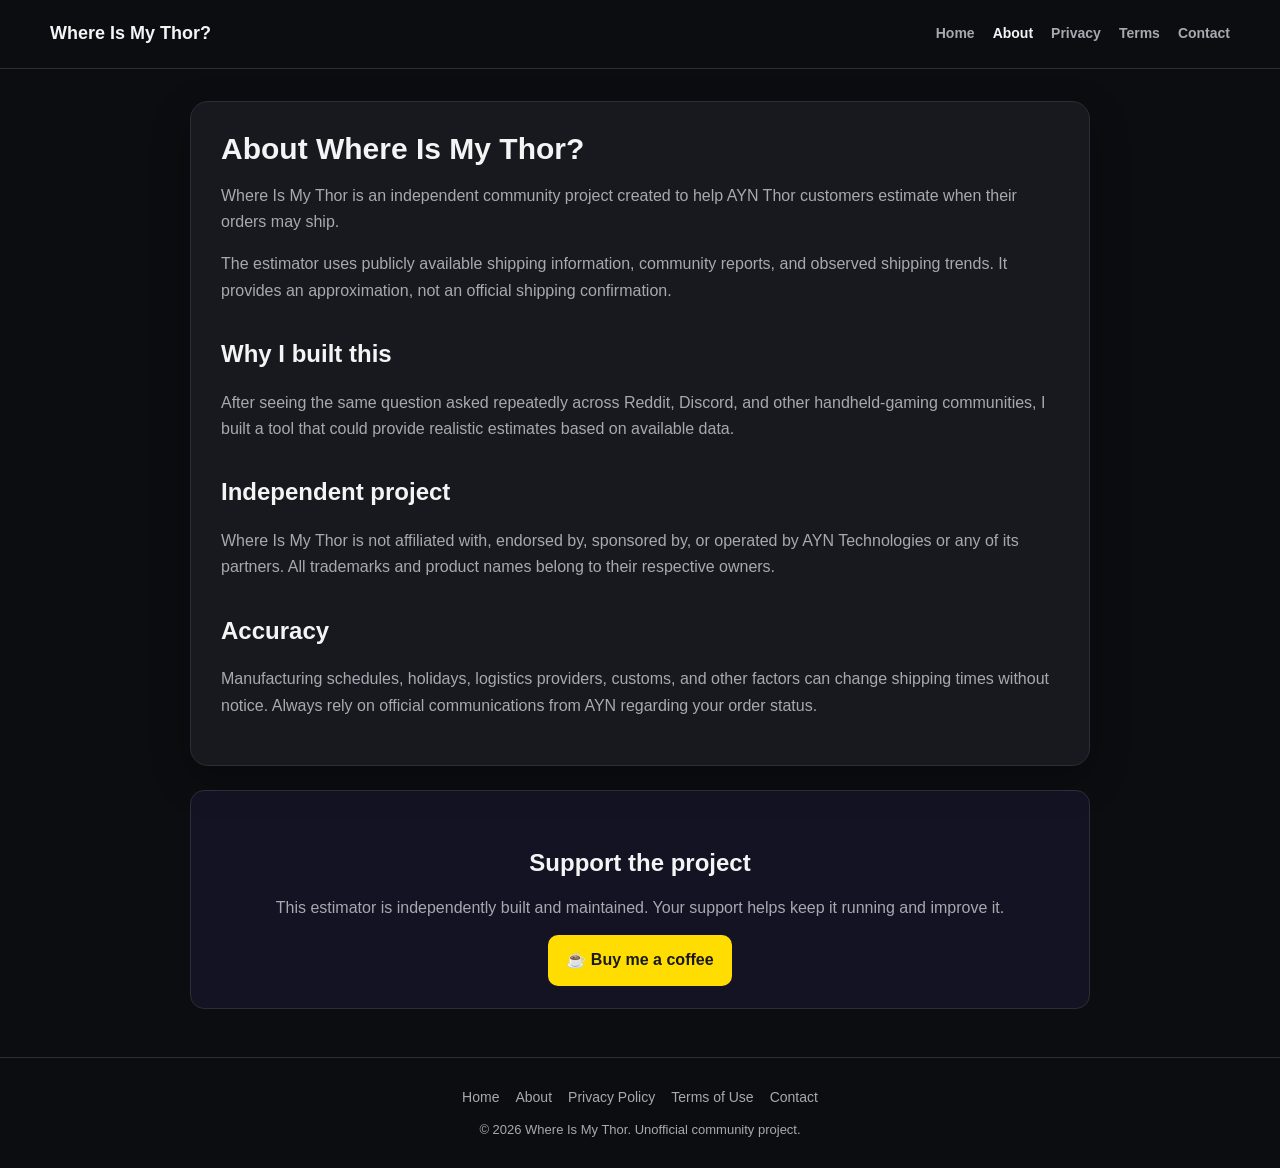
==== about.html @ 205b6f26 "Add files via upload" ====
<!DOCTYPE html>
<html lang="en">
<head>
  <meta charset="UTF-8">
  <meta name="viewport" content="width=device-width, initial-scale=1">
  <title>About | Where Is My Thor?</title>
  <link rel="stylesheet" href="style.css">
</head>
<body>
  <header class="site-header">
  <nav class="nav" aria-label="Main navigation">
    <a class="brand" href="index.html">Where Is My Thor?</a>
    <div class="nav-links">
      <a href="index.html">Home</a>
      <a href="about.html" aria-current="page">About</a>
      <a href="privacy.html">Privacy</a>
      <a href="terms.html">Terms</a>
      <a href="contact.html">Contact</a>
    </div>
  </nav>
</header>
  <main class="page-shell">
    <div class="container">
      <article class="card">

        <h1>About Where Is My Thor?</h1>
        <p>Where Is My Thor is an independent community project created to help AYN Thor customers estimate when their orders may ship.</p>
        <p>The estimator uses publicly available shipping information, community reports, and observed shipping trends. It provides an approximation, not an official shipping confirmation.</p>
        <h2>Why I built this</h2>
        <p>After seeing the same question asked repeatedly across Reddit, Discord, and other handheld-gaming communities, I built a tool that could provide realistic estimates based on available data.</p>
        <h2>Independent project</h2>
        <p>Where Is My Thor is not affiliated with, endorsed by, sponsored by, or operated by AYN Technologies or any of its partners. All trademarks and product names belong to their respective owners.</p>
        <h2>Accuracy</h2>
        <p>Manufacturing schedules, holidays, logistics providers, customs, and other factors can change shipping times without notice. Always rely on official communications from AYN regarding your order status.</p>

      </article>
      <section class="support-box">
  <h2>Support the project</h2>
  <p>This estimator is independently built and maintained. Your support helps keep it running and improve it.</p>
  <a class="button coffee-button"
     href="https://www.buymeacoffee.com/whereismythor"
     target="_blank"
     rel="noopener noreferrer">☕ Buy me a coffee</a>
</section>
    </div>
  </main>
  <footer class="site-footer">
  <div class="footer-links">
    <a href="index.html">Home</a>
    <a href="about.html">About</a>
    <a href="privacy.html">Privacy Policy</a>
    <a href="terms.html">Terms of Use</a>
    <a href="contact.html">Contact</a>
  </div>
  <p>© 2026 Where Is My Thor. Unofficial community project.</p>
</footer>
</body>
</html>
---- style.css ----
:root {
  --background: #0c0d10;
  --card: #17191f;
  --border: #2b2e36;
  --text: #f4f4f5;
  --muted: #a7a9b0;
  --input: #22252d;
  --accent: #7557ff;
  --accent-hover: #6547ee;
  --error: #ffb4b4;
  --success: #b9f6ca;
}
* { box-sizing: border-box; }
html { scroll-behavior: smooth; }
body {
  margin: 0;
  background: var(--background);
  color: var(--text);
  font-family: Arial, Helvetica, sans-serif;
  line-height: 1.65;
}
a { color: #9f8cff; text-decoration: none; }
a:hover { color: #c3b8ff; }

.site-header {
  border-bottom: 1px solid var(--border);
  background: rgba(12, 13, 16, .96);
}
.nav {
  width: min(1180px, calc(100% - 32px));
  min-height: 68px;
  margin: auto;
  display: flex;
  align-items: center;
  justify-content: space-between;
  gap: 24px;
}
.brand { color: var(--text); font-size: 18px; font-weight: 800; }
.nav-links { display: flex; flex-wrap: wrap; gap: 18px; }
.nav-links a { color: var(--muted); font-size: 14px; font-weight: 700; }
.nav-links a:hover, .nav-links a[aria-current="page"] { color: var(--text); }

.page-shell {
  width: min(1180px, calc(100% - 32px));
  margin: auto;
  padding: 32px 0 48px;
}
.content-grid {
  display: grid;
  grid-template-columns: minmax(140px, 220px) minmax(0, 620px) minmax(140px, 220px);
  justify-content: center;
  gap: 24px;
  align-items: start;
}
.ad-rail { position: sticky; top: 24px; }
.ad-placeholder {
  min-height: 600px;
  padding: 18px;
  border: 1px dashed #3b3f49;
  border-radius: 14px;
  display: grid;
  place-items: center;
  color: #777b86;
  background: rgba(255, 255, 255, .02);
  text-align: center;
  font-size: 13px;
}

.container { width: 100%; max-width: 900px; margin: auto; }
.card {
  padding: 30px;
  border: 1px solid var(--border);
  border-radius: 18px;
  background: var(--card);
  box-shadow: 0 14px 38px rgba(0,0,0,.28);
}
h1 { margin: 0 0 10px; font-size: 30px; line-height: 1.15; }
h2 { margin-top: 30px; margin-bottom: 12px; }
p, li { color: var(--muted); }
.subtitle { margin: 0 0 28px; color: var(--muted); }

label { display: block; margin: 18px 0 8px; font-weight: 700; }
select, input {
  width: 100%;
  min-height: 48px;
  padding: 12px 14px;
  border: 1px solid var(--border);
  border-radius: 10px;
  outline: none;
  background: var(--input);
  color: var(--text);
  font-size: 16px;
}
select:focus, input:focus { border-color: var(--accent); }

button, .button {
  display: inline-flex;
  align-items: center;
  justify-content: center;
  min-height: 50px;
  padding: 12px 18px;
  border: 0;
  border-radius: 10px;
  background: var(--accent);
  color: white;
  font-size: 16px;
  font-weight: 700;
  cursor: pointer;
}
form button { width: 100%; margin-top: 24px; }
button:hover, .button:hover { background: var(--accent-hover); color: white; }
button:disabled { cursor: wait; opacity: .65; }

#status { min-height: 24px; margin-top: 18px; text-align: center; color: var(--muted); }
#status.error { color: var(--error); }
.result {
  display: none;
  margin-top: 24px;
  padding: 20px;
  border: 1px solid var(--border);
  border-radius: 14px;
  background: rgba(255,255,255,.035);
}
.result.visible { display: block; }
.result h2 { margin: 0 0 18px; font-size: 21px; }
.result-row {
  display: flex;
  justify-content: space-between;
  gap: 20px;
  padding: 12px 0;
  border-bottom: 1px solid var(--border);
}
.result-row:last-of-type { border-bottom: 0; }
.result-label { color: var(--muted); }
.result-value { text-align: right; font-weight: 700; }
.notice {
  margin: 18px 0 0;
  padding: 12px;
  border-radius: 9px;
  background: rgba(117,87,255,.12);
  color: var(--success);
}
.disclaimer { margin: 24px 0 0; color: var(--muted); font-size: 12px; }

#disclaimerOverlay {
  position: fixed;
  inset: 0;
  z-index: 999999;
  display: flex;
  align-items: center;
  justify-content: center;
  padding: 20px;
  background: rgba(5,6,9,.94);
}
#disclaimerBox {
  width: 100%;
  max-width: 720px;
  max-height: 88vh;
  overflow-y: auto;
  padding: 32px;
  border: 1px solid #343741;
  border-radius: 18px;
  background: #17191f;
  box-shadow: 0 20px 60px rgba(0,0,0,.55);
}
.disclaimerButtons { display: flex; gap: 12px; margin-top: 26px; }
#disclaimerBox .acceptButton, #disclaimerBox .leaveButton { width: auto; flex: 1; margin: 0; }
#disclaimerBox .leaveButton { border: 1px solid #565a66; background: transparent; }

.support-box {
  margin-top: 24px;
  padding: 22px;
  border: 1px solid var(--border);
  border-radius: 14px;
  text-align: center;
  background: rgba(117,87,255,.08);
}
.support-box p { margin: 0 0 14px; }
.coffee-button { background: #ffdd00; color: #17191f; }
.coffee-button:hover { background: #f0cf00; color: #17191f; }

.site-footer {
  border-top: 1px solid var(--border);
  padding: 28px 16px;
  text-align: center;
}
.footer-links {
  display: flex;
  flex-wrap: wrap;
  justify-content: center;
  gap: 16px;
  margin-bottom: 10px;
}
.footer-links a { color: var(--muted); font-size: 14px; }
.site-footer p { margin: 0; font-size: 13px; }

.email-card {
  display: inline-block;
  margin: 12px 0 24px;
  padding: 14px 18px;
  border: 1px solid var(--border);
  border-radius: 10px;
  background: var(--input);
  color: var(--text);
  font-weight: 700;
}

@media (max-width: 980px) {
  .content-grid { grid-template-columns: minmax(0, 620px); }
  .ad-rail { display: none; }
}
@media (max-width: 650px) {
  .nav { padding: 14px 0; align-items: flex-start; flex-direction: column; gap: 10px; }
  .nav-links { gap: 12px; }
  .page-shell { width: min(100% - 24px, 1180px); padding-top: 20px; }
  .card { padding: 22px 18px; }
  h1 { font-size: 26px; }
  .result-row { display: block; }
  .result-value { margin-top: 5px; text-align: left; }
  .disclaimerButtons { flex-direction: column; }
}
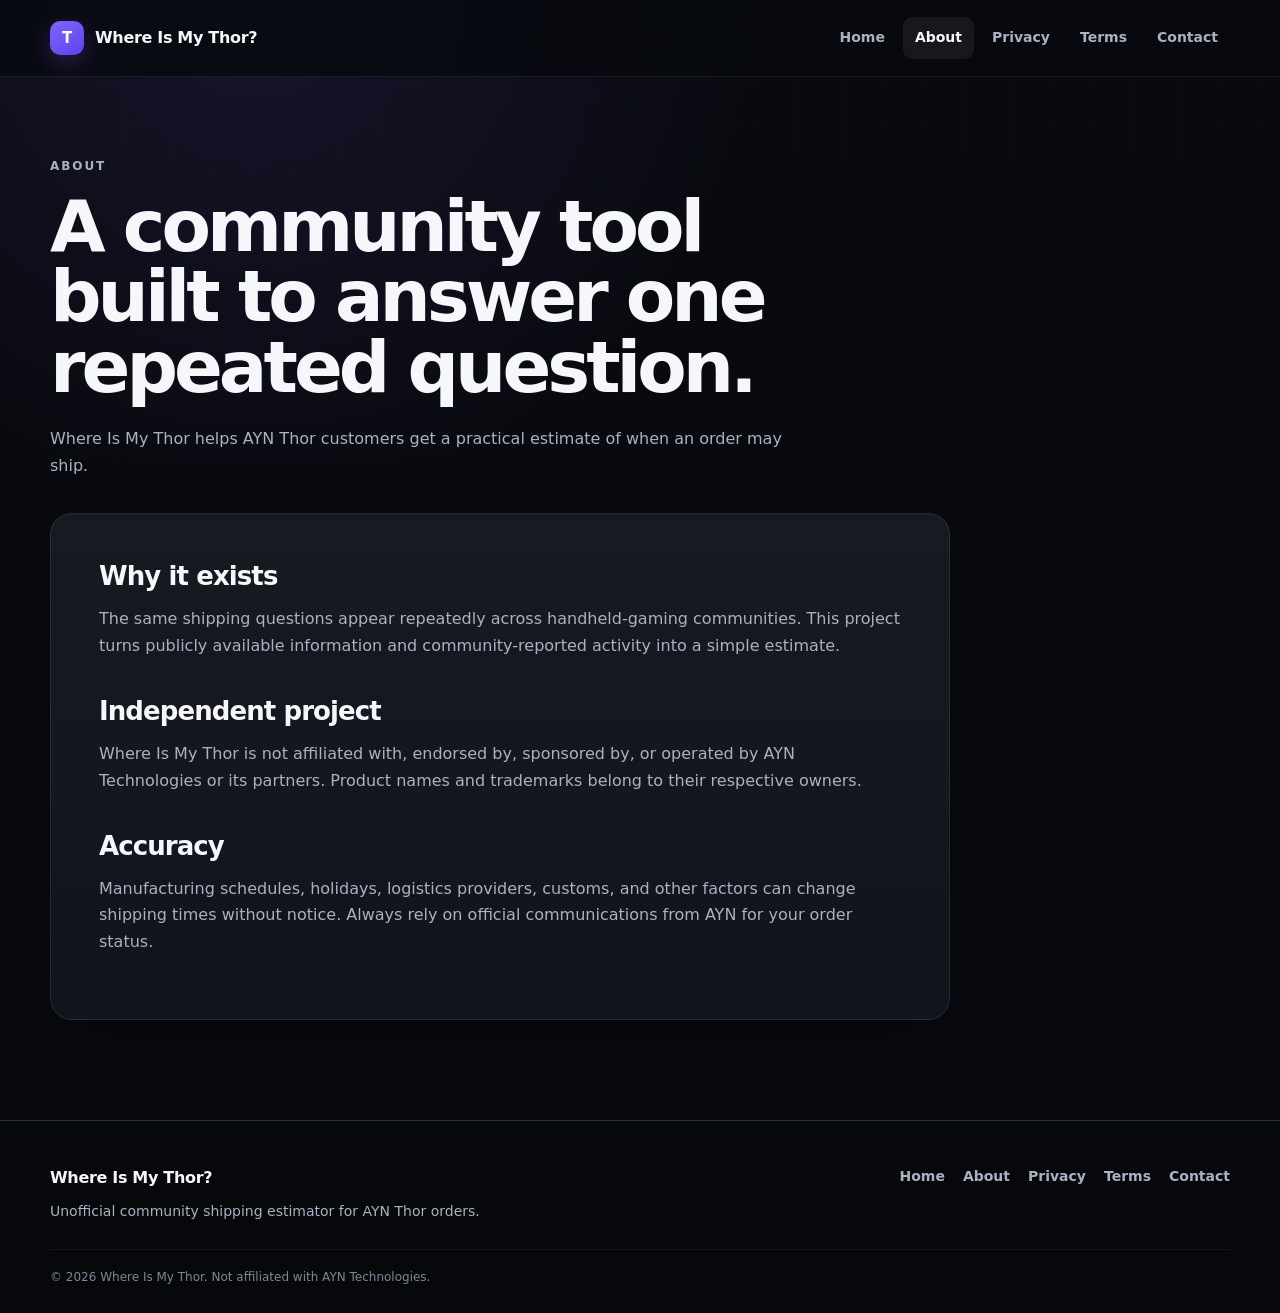
==== commit 5cc1203c: "Add files via upload" ====
--- a/about.html
+++ b/about.html
@@ -1,58 +1,71 @@
-<!DOCTYPE html>
+<!doctype html>
 <html lang="en">
 <head>
-  <meta charset="UTF-8">
+  <meta charset="utf-8">
   <meta name="viewport" content="width=device-width, initial-scale=1">
+  <meta name="description" content="About the unofficial Where Is My Thor shipping estimator.">
   <title>About | Where Is My Thor?</title>
   <link rel="stylesheet" href="style.css">
+  <script async src="https://pagead2.googlesyndication.com/pagead/js/adsbygoogle.js?client=ca-pub-7701563724435136"
+     crossorigin="anonymous"></script>
 </head>
 <body>
-  <header class="site-header">
-  <nav class="nav" aria-label="Main navigation">
-    <a class="brand" href="index.html">Where Is My Thor?</a>
-    <div class="nav-links">
+  
+<header class="site-header">
+  <div class="nav-wrap">
+    <a class="brand" href="index.html" aria-label="Where Is My Thor home">
+      <span class="brand-mark" aria-hidden="true">T</span>
+      <span>Where Is My Thor?</span>
+    </a>
+    <button class="menu-button" type="button" aria-expanded="false" aria-controls="main-nav">
+      Menu
+    </button>
+    <nav id="main-nav" class="nav-links" aria-label="Main navigation">
       <a href="index.html">Home</a>
-      <a href="about.html" aria-current="page">About</a>
+<a href="about.html" aria-current="page">About</a>
+<a href="privacy.html">Privacy</a>
+<a href="terms.html">Terms</a>
+<a href="contact.html">Contact</a>
+    </nav>
+  </div>
+</header>
+
+  
+<main class="page-main">
+  <section class="page-intro">
+    <p class="eyebrow">About</p>
+    <h1>A community tool built to answer one repeated question.</h1>
+    <p>Where Is My Thor helps AYN Thor customers get a practical estimate of when an order may ship.</p>
+  </section>
+  <article class="prose-card">
+    <h2>Why it exists</h2>
+    <p>The same shipping questions appear repeatedly across handheld-gaming communities. This project turns publicly available information and community-reported activity into a simple estimate.</p>
+    <h2>Independent project</h2>
+    <p>Where Is My Thor is not affiliated with, endorsed by, sponsored by, or operated by AYN Technologies or its partners. Product names and trademarks belong to their respective owners.</p>
+    <h2>Accuracy</h2>
+    <p>Manufacturing schedules, holidays, logistics providers, customs, and other factors can change shipping times without notice. Always rely on official communications from AYN for your order status.</p>
+  </article>
+</main>
+
+  
+<footer class="site-footer">
+  <div class="footer-inner">
+    <div>
+      <a class="footer-brand" href="index.html">Where Is My Thor?</a>
+      <p>Unofficial community shipping estimator for AYN Thor orders.</p>
+    </div>
+    <nav class="footer-links" aria-label="Footer navigation">
+      <a href="index.html">Home</a>
+      <a href="about.html">About</a>
       <a href="privacy.html">Privacy</a>
       <a href="terms.html">Terms</a>
       <a href="contact.html">Contact</a>
-    </div>
-  </nav>
-</header>
-  <main class="page-shell">
-    <div class="container">
-      <article class="card">
+    </nav>
+  </div>
+  <p class="copyright">© 2026 Where Is My Thor. Not affiliated with AYN Technologies.</p>
+</footer>
 
-        <h1>About Where Is My Thor?</h1>
-        <p>Where Is My Thor is an independent community project created to help AYN Thor customers estimate when their orders may ship.</p>
-        <p>The estimator uses publicly available shipping information, community reports, and observed shipping trends. It provides an approximation, not an official shipping confirmation.</p>
-        <h2>Why I built this</h2>
-        <p>After seeing the same question asked repeatedly across Reddit, Discord, and other handheld-gaming communities, I built a tool that could provide realistic estimates based on available data.</p>
-        <h2>Independent project</h2>
-        <p>Where Is My Thor is not affiliated with, endorsed by, sponsored by, or operated by AYN Technologies or any of its partners. All trademarks and product names belong to their respective owners.</p>
-        <h2>Accuracy</h2>
-        <p>Manufacturing schedules, holidays, logistics providers, customs, and other factors can change shipping times without notice. Always rely on official communications from AYN regarding your order status.</p>
-
-      </article>
-      <section class="support-box">
-  <h2>Support the project</h2>
-  <p>This estimator is independently built and maintained. Your support helps keep it running and improve it.</p>
-  <a class="button coffee-button"
-     href="https://www.buymeacoffee.com/whereismythor"
-     target="_blank"
-     rel="noopener noreferrer">☕ Buy me a coffee</a>
-</section>
-    </div>
-  </main>
-  <footer class="site-footer">
-  <div class="footer-links">
-    <a href="index.html">Home</a>
-    <a href="about.html">About</a>
-    <a href="privacy.html">Privacy Policy</a>
-    <a href="terms.html">Terms of Use</a>
-    <a href="contact.html">Contact</a>
-  </div>
-  <p>© 2026 Where Is My Thor. Unofficial community project.</p>
-</footer>
+  <script src="site.js"></script>
+  
 </body>
 </html>
--- a/style.css
+++ b/style.css
@@ -1,221 +1,722 @@
 :root {
-  --background: #0c0d10;
-  --card: #17191f;
-  --border: #2b2e36;
-  --text: #f4f4f5;
-  --muted: #a7a9b0;
-  --input: #22252d;
-  --accent: #7557ff;
-  --accent-hover: #6547ee;
-  --error: #ffb4b4;
-  --success: #b9f6ca;
-}
+  --bg: #080a0f;
+  --surface: #11141c;
+  --surface-2: #171b25;
+  --line: #292f3d;
+  --text: #f5f7fb;
+  --muted: #aab1c0;
+  --accent: #8064ff;
+  --accent-2: #5f43ed;
+  --accent-soft: rgba(128, 100, 255, .14);
+  --success: #bdf5d0;
+  --danger: #ffb7bd;
+  --coffee: #ffdd00;
+  --shadow: 0 24px 70px rgba(0, 0, 0, .34);
+  --radius: 22px;
+}
+
 * { box-sizing: border-box; }
-html { scroll-behavior: smooth; }
+
+html {
+  scroll-behavior: smooth;
+  color-scheme: dark;
+}
+
 body {
   margin: 0;
-  background: var(--background);
+  min-width: 320px;
+  background:
+    radial-gradient(circle at 20% 0%, rgba(128,100,255,.12), transparent 32rem),
+    var(--bg);
   color: var(--text);
-  font-family: Arial, Helvetica, sans-serif;
+  font-family: Inter, ui-sans-serif, system-ui, -apple-system, BlinkMacSystemFont, "Segoe UI", sans-serif;
   line-height: 1.65;
 }
-a { color: #9f8cff; text-decoration: none; }
-a:hover { color: #c3b8ff; }
+
+body::before {
+  content: "";
+  position: fixed;
+  inset: 0;
+  pointer-events: none;
+  background-image: linear-gradient(rgba(255,255,255,.018) 1px, transparent 1px),
+                    linear-gradient(90deg, rgba(255,255,255,.018) 1px, transparent 1px);
+  background-size: 42px 42px;
+  mask-image: linear-gradient(to bottom, rgba(0,0,0,.4), transparent 70%);
+}
+
+a { color: inherit; }
+
+button, input, select { font: inherit; }
+
+button, a {
+  -webkit-tap-highlight-color: transparent;
+}
 
 .site-header {
-  border-bottom: 1px solid var(--border);
-  background: rgba(12, 13, 16, .96);
-}
-.nav {
-  width: min(1180px, calc(100% - 32px));
-  min-height: 68px;
-  margin: auto;
+  position: sticky;
+  top: 0;
+  z-index: 50;
+  border-bottom: 1px solid rgba(255,255,255,.07);
+  background: rgba(8,10,15,.82);
+  backdrop-filter: blur(18px);
+}
+
+.nav-wrap {
+  width: min(1180px, calc(100% - 40px));
+  min-height: 76px;
+  margin: 0 auto;
   display: flex;
   align-items: center;
   justify-content: space-between;
-  gap: 24px;
-}
-.brand { color: var(--text); font-size: 18px; font-weight: 800; }
-.nav-links { display: flex; flex-wrap: wrap; gap: 18px; }
-.nav-links a { color: var(--muted); font-size: 14px; font-weight: 700; }
-.nav-links a:hover, .nav-links a[aria-current="page"] { color: var(--text); }
-
-.page-shell {
-  width: min(1180px, calc(100% - 32px));
-  margin: auto;
-  padding: 32px 0 48px;
-}
-.content-grid {
-  display: grid;
-  grid-template-columns: minmax(140px, 220px) minmax(0, 620px) minmax(140px, 220px);
-  justify-content: center;
-  gap: 24px;
-  align-items: start;
-}
-.ad-rail { position: sticky; top: 24px; }
-.ad-placeholder {
-  min-height: 600px;
-  padding: 18px;
-  border: 1px dashed #3b3f49;
-  border-radius: 14px;
+  gap: 28px;
+}
+
+.brand, .footer-brand {
+  text-decoration: none;
+  font-weight: 850;
+  letter-spacing: -.02em;
+}
+
+.brand {
+  display: inline-flex;
+  align-items: center;
+  gap: 11px;
+}
+
+.brand-mark {
   display: grid;
   place-items: center;
-  color: #777b86;
-  background: rgba(255, 255, 255, .02);
-  text-align: center;
+  width: 34px;
+  aspect-ratio: 1;
+  border-radius: 10px;
+  background: linear-gradient(145deg, var(--accent), var(--accent-2));
+  box-shadow: 0 8px 24px rgba(128,100,255,.25);
+  font-size: 15px;
+}
+
+.nav-links {
+  display: flex;
+  align-items: center;
+  gap: 6px;
+}
+
+.nav-links a {
+  padding: 9px 12px;
+  border-radius: 9px;
+  color: var(--muted);
+  text-decoration: none;
+  font-size: 14px;
+  font-weight: 700;
+}
+
+.nav-links a:hover,
+.nav-links a[aria-current="page"] {
+  color: var(--text);
+  background: rgba(255,255,255,.06);
+}
+
+.menu-button {
+  display: none;
+  border: 1px solid var(--line);
+  border-radius: 10px;
+  padding: 8px 12px;
+  background: var(--surface);
+  color: var(--text);
+  font-weight: 700;
+}
+
+main {
+  width: min(1180px, calc(100% - 40px));
+  margin: 0 auto;
+}
+
+.hero {
+  min-height: calc(100vh - 76px);
+  padding: 72px 0 78px;
+  display: grid;
+  grid-template-columns: minmax(0, 1.05fr) minmax(420px, .95fr);
+  gap: clamp(42px, 7vw, 96px);
+  align-items: center;
+}
+
+.hero-copy {
+  max-width: 680px;
+}
+
+.eyebrow {
+  margin: 0 0 14px;
+  color: #aa99ff;
+  font-size: 12px;
+  font-weight: 850;
+  letter-spacing: .16em;
+  text-transform: uppercase;
+}
+
+h1, h2, h3, p { margin-top: 0; }
+
+h1 {
+  margin-bottom: 24px;
+  font-size: clamp(48px, 6vw, 78px);
+  line-height: .98;
+  letter-spacing: -.055em;
+}
+
+h2 {
+  margin-bottom: 16px;
+  font-size: clamp(30px, 4vw, 46px);
+  line-height: 1.08;
+  letter-spacing: -.035em;
+}
+
+h3 {
+  margin-bottom: 8px;
+  font-size: 20px;
+  line-height: 1.25;
+}
+
+.hero-text,
+.section-heading > p:last-child,
+.support-banner p,
+.page-intro p,
+.prose-card p,
+.prose-card li,
+.feature-card p,
+.split-section p,
+.faq-list p,
+.field-help,
+.fine-print,
+.status {
+  color: var(--muted);
+}
+
+.hero-text {
+  max-width: 620px;
+  margin-bottom: 30px;
+  font-size: 18px;
+}
+
+.trust-row {
+  display: flex;
+  flex-wrap: wrap;
+  gap: 10px;
+}
+
+.trust-row span {
+  padding: 8px 11px;
+  border: 1px solid var(--line);
+  border-radius: 999px;
+  background: rgba(255,255,255,.025);
+  color: #c8ceda;
   font-size: 13px;
-}
-
-.container { width: 100%; max-width: 900px; margin: auto; }
-.card {
-  padding: 30px;
-  border: 1px solid var(--border);
-  border-radius: 18px;
-  background: var(--card);
-  box-shadow: 0 14px 38px rgba(0,0,0,.28);
-}
-h1 { margin: 0 0 10px; font-size: 30px; line-height: 1.15; }
-h2 { margin-top: 30px; margin-bottom: 12px; }
-p, li { color: var(--muted); }
-.subtitle { margin: 0 0 28px; color: var(--muted); }
-
-label { display: block; margin: 18px 0 8px; font-weight: 700; }
-select, input {
+  font-weight: 700;
+}
+
+.estimator-card,
+.prose-card {
+  border: 1px solid rgba(255,255,255,.09);
+  border-radius: var(--radius);
+  background: linear-gradient(180deg, rgba(255,255,255,.025), transparent), var(--surface);
+  box-shadow: var(--shadow);
+}
+
+.estimator-card {
+  padding: clamp(24px, 4vw, 38px);
+}
+
+.card-heading h2 {
+  margin-bottom: 26px;
+  font-size: 32px;
+}
+
+.field {
+  margin-bottom: 20px;
+}
+
+label {
+  display: block;
+  margin-bottom: 8px;
+  font-size: 14px;
+  font-weight: 800;
+}
+
+input, select {
   width: 100%;
-  min-height: 48px;
-  padding: 12px 14px;
-  border: 1px solid var(--border);
-  border-radius: 10px;
+  min-height: 54px;
+  border: 1px solid var(--line);
+  border-radius: 12px;
+  padding: 13px 15px;
   outline: none;
-  background: var(--input);
+  background: var(--surface-2);
   color: var(--text);
-  font-size: 16px;
-}
-select:focus, input:focus { border-color: var(--accent); }
-
-button, .button {
+  transition: border-color .18s ease, box-shadow .18s ease;
+}
+
+input:focus, select:focus {
+  border-color: var(--accent);
+  box-shadow: 0 0 0 4px rgba(128,100,255,.12);
+}
+
+.field-help {
+  margin: 7px 0 0;
+  font-size: 12px;
+}
+
+.primary-button,
+.secondary-button,
+.coffee-button {
+  min-height: 52px;
+  border: 0;
+  border-radius: 12px;
+  padding: 13px 18px;
   display: inline-flex;
   align-items: center;
   justify-content: center;
-  min-height: 50px;
-  padding: 12px 18px;
-  border: 0;
-  border-radius: 10px;
-  background: var(--accent);
+  text-decoration: none;
+  font-weight: 850;
+  cursor: pointer;
+  transition: transform .18s ease, filter .18s ease, background .18s ease;
+}
+
+.primary-button {
+  background: linear-gradient(135deg, var(--accent), var(--accent-2));
   color: white;
-  font-size: 16px;
-  font-weight: 700;
-  cursor: pointer;
-}
-form button { width: 100%; margin-top: 24px; }
-button:hover, .button:hover { background: var(--accent-hover); color: white; }
-button:disabled { cursor: wait; opacity: .65; }
-
-#status { min-height: 24px; margin-top: 18px; text-align: center; color: var(--muted); }
-#status.error { color: var(--error); }
-.result {
+  box-shadow: 0 14px 30px rgba(95,67,237,.28);
+}
+
+.primary-button:hover,
+.secondary-button:hover,
+.coffee-button:hover {
+  transform: translateY(-1px);
+  filter: brightness(1.04);
+}
+
+.primary-button:disabled {
+  cursor: wait;
+  opacity: .66;
+  transform: none;
+}
+
+.secondary-button {
+  border: 1px solid var(--line);
+  background: transparent;
+  color: var(--text);
+}
+
+.full-width { width: 100%; }
+
+.status {
+  min-height: 24px;
+  margin-top: 16px;
+  text-align: center;
+  font-size: 14px;
+}
+
+.status.error { color: var(--danger); }
+
+.results {
   display: none;
-  margin-top: 24px;
-  padding: 20px;
-  border: 1px solid var(--border);
-  border-radius: 14px;
-  background: rgba(255,255,255,.035);
-}
-.result.visible { display: block; }
-.result h2 { margin: 0 0 18px; font-size: 21px; }
-.result-row {
+  margin-top: 22px;
+  border-top: 1px solid var(--line);
+  padding-top: 24px;
+}
+
+.results.visible { display: block; }
+
+.results-heading h3 {
+  font-size: 26px;
+}
+
+.result-list {
+  margin: 0;
+}
+
+.result-list div {
   display: flex;
   justify-content: space-between;
-  gap: 20px;
-  padding: 12px 0;
-  border-bottom: 1px solid var(--border);
-}
-.result-row:last-of-type { border-bottom: 0; }
-.result-label { color: var(--muted); }
-.result-value { text-align: right; font-weight: 700; }
-.notice {
+  gap: 24px;
+  padding: 13px 0;
+  border-bottom: 1px solid var(--line);
+}
+
+.result-list dt { color: var(--muted); }
+
+.result-list dd {
+  margin: 0;
+  text-align: right;
+  font-weight: 800;
+}
+
+.result-notice {
   margin: 18px 0 0;
-  padding: 12px;
-  border-radius: 9px;
-  background: rgba(117,87,255,.12);
+  border-radius: 12px;
+  padding: 14px;
+  background: var(--accent-soft);
   color: var(--success);
 }
-.disclaimer { margin: 24px 0 0; color: var(--muted); font-size: 12px; }
-
-#disclaimerOverlay {
+
+.fine-print {
+  margin: 20px 0 0;
+  font-size: 12px;
+  text-align: center;
+}
+
+.content-section,
+.faq-section {
+  padding: 100px 0;
+}
+
+.section-heading {
+  max-width: 720px;
+  margin-bottom: 38px;
+}
+
+.section-heading.compact {
+  margin-bottom: 28px;
+}
+
+.feature-grid {
+  display: grid;
+  grid-template-columns: repeat(3, minmax(0,1fr));
+  gap: 18px;
+}
+
+.feature-card,
+.faq-list details {
+  border: 1px solid var(--line);
+  border-radius: 18px;
+  background: rgba(17,20,28,.72);
+}
+
+.feature-card {
+  padding: 26px;
+}
+
+.feature-number {
+  display: block;
+  margin-bottom: 42px;
+  color: #9d8dff;
+  font-size: 13px;
+  font-weight: 900;
+}
+
+.split-section {
+  margin: 20px 0;
+  padding: clamp(34px, 6vw, 68px);
+  display: grid;
+  grid-template-columns: .9fr 1.1fr;
+  gap: 60px;
+  align-items: start;
+  border: 1px solid var(--line);
+  border-radius: 24px;
+  background: linear-gradient(135deg, rgba(128,100,255,.15), rgba(17,20,28,.75));
+}
+
+.check-list {
+  display: grid;
+  gap: 10px;
+}
+
+.check-list p {
+  margin: 0;
+  padding: 15px 16px 15px 46px;
+  position: relative;
+  border: 1px solid rgba(255,255,255,.08);
+  border-radius: 12px;
+  background: rgba(8,10,15,.32);
+}
+
+.check-list p::before {
+  content: "✓";
+  position: absolute;
+  left: 16px;
+  color: var(--success);
+  font-weight: 900;
+}
+
+.faq-list {
+  display: grid;
+  gap: 12px;
+}
+
+.faq-list details {
+  padding: 0 20px;
+}
+
+.faq-list summary {
+  padding: 20px 30px 20px 0;
+  position: relative;
+  cursor: pointer;
+  list-style: none;
+  font-weight: 800;
+}
+
+.faq-list summary::-webkit-details-marker { display: none; }
+
+.faq-list summary::after {
+  content: "+";
+  position: absolute;
+  right: 2px;
+  font-size: 22px;
+  color: #a99bff;
+}
+
+.faq-list details[open] summary::after { content: "−"; }
+
+.faq-list details p {
+  padding: 0 0 20px;
+  margin: 0;
+}
+
+.support-banner {
+  margin: 20px 0 100px;
+  padding: clamp(28px, 5vw, 48px);
+  display: flex;
+  justify-content: space-between;
+  gap: 30px;
+  align-items: center;
+  border: 1px solid rgba(255,221,0,.22);
+  border-radius: 24px;
+  background: linear-gradient(135deg, rgba(255,221,0,.08), rgba(17,20,28,.85));
+}
+
+.support-banner h2 {
+  margin-bottom: 8px;
+  font-size: 34px;
+}
+
+.support-banner p { margin-bottom: 0; }
+
+.coffee-button {
+  flex: 0 0 auto;
+  background: var(--coffee);
+  color: #111;
+}
+
+.disclaimer-overlay {
   position: fixed;
   inset: 0;
-  z-index: 999999;
+  z-index: 100;
+  padding: 20px;
+  display: grid;
+  place-items: center;
+  background: rgba(4,5,8,.88);
+  backdrop-filter: blur(14px);
+}
+
+.disclaimer-overlay[hidden] { display: none; }
+
+.disclaimer-modal {
+  width: min(600px, 100%);
+  padding: clamp(26px, 5vw, 42px);
+  border: 1px solid var(--line);
+  border-radius: 22px;
+  background: var(--surface);
+  box-shadow: var(--shadow);
+}
+
+.disclaimer-modal h2 {
+  font-size: 34px;
+}
+
+.disclaimer-modal p { color: var(--muted); }
+
+.modal-actions {
+  margin-top: 26px;
   display: flex;
-  align-items: center;
-  justify-content: center;
-  padding: 20px;
-  background: rgba(5,6,9,.94);
-}
-#disclaimerBox {
-  width: 100%;
-  max-width: 720px;
-  max-height: 88vh;
-  overflow-y: auto;
-  padding: 32px;
-  border: 1px solid #343741;
-  border-radius: 18px;
-  background: #17191f;
-  box-shadow: 0 20px 60px rgba(0,0,0,.55);
-}
-.disclaimerButtons { display: flex; gap: 12px; margin-top: 26px; }
-#disclaimerBox .acceptButton, #disclaimerBox .leaveButton { width: auto; flex: 1; margin: 0; }
-#disclaimerBox .leaveButton { border: 1px solid #565a66; background: transparent; }
-
-.support-box {
-  margin-top: 24px;
-  padding: 22px;
-  border: 1px solid var(--border);
-  border-radius: 14px;
-  text-align: center;
-  background: rgba(117,87,255,.08);
-}
-.support-box p { margin: 0 0 14px; }
-.coffee-button { background: #ffdd00; color: #17191f; }
-.coffee-button:hover { background: #f0cf00; color: #17191f; }
+  gap: 12px;
+}
+
+.modal-actions > * { flex: 1; }
+
+.page-main {
+  padding: 80px 0 100px;
+}
+
+.page-intro {
+  max-width: 760px;
+  margin-bottom: 34px;
+}
+
+.page-intro h1 {
+  font-size: clamp(44px, 7vw, 72px);
+}
+
+.prose-card {
+  max-width: 900px;
+  padding: clamp(26px, 5vw, 48px);
+}
+
+.prose-card h2 {
+  margin-top: 38px;
+  font-size: 26px;
+}
+
+.prose-card h2:first-child { margin-top: 0; }
+
+.prose-card a { color: #b3a5ff; }
+
+.contact-link {
+  display: inline-flex;
+  margin: 10px 0 18px;
+  border: 1px solid var(--line);
+  border-radius: 12px;
+  padding: 14px 18px;
+  background: var(--surface-2);
+  color: var(--text) !important;
+  text-decoration: none;
+  font-weight: 800;
+}
 
 .site-footer {
-  border-top: 1px solid var(--border);
-  padding: 28px 16px;
-  text-align: center;
-}
+  border-top: 1px solid var(--line);
+  background: rgba(6,8,12,.72);
+}
+
+.footer-inner {
+  width: min(1180px, calc(100% - 40px));
+  margin: 0 auto;
+  padding: 44px 0 26px;
+  display: flex;
+  justify-content: space-between;
+  gap: 30px;
+}
+
+.footer-inner p {
+  max-width: 480px;
+  margin: 8px 0 0;
+  color: var(--muted);
+  font-size: 14px;
+}
+
 .footer-links {
   display: flex;
   flex-wrap: wrap;
-  justify-content: center;
-  gap: 16px;
-  margin-bottom: 10px;
-}
-.footer-links a { color: var(--muted); font-size: 14px; }
-.site-footer p { margin: 0; font-size: 13px; }
-
-.email-card {
-  display: inline-block;
-  margin: 12px 0 24px;
-  padding: 14px 18px;
-  border: 1px solid var(--border);
-  border-radius: 10px;
-  background: var(--input);
-  color: var(--text);
+  align-content: flex-start;
+  justify-content: flex-end;
+  gap: 10px 18px;
+}
+
+.footer-links a {
+  color: var(--muted);
+  text-decoration: none;
+  font-size: 14px;
   font-weight: 700;
 }
 
-@media (max-width: 980px) {
-  .content-grid { grid-template-columns: minmax(0, 620px); }
-  .ad-rail { display: none; }
-}
-@media (max-width: 650px) {
-  .nav { padding: 14px 0; align-items: flex-start; flex-direction: column; gap: 10px; }
-  .nav-links { gap: 12px; }
-  .page-shell { width: min(100% - 24px, 1180px); padding-top: 20px; }
-  .card { padding: 22px 18px; }
-  h1 { font-size: 26px; }
-  .result-row { display: block; }
-  .result-value { margin-top: 5px; text-align: left; }
-  .disclaimerButtons { flex-direction: column; }
-}+.footer-links a:hover { color: var(--text); }
+
+.copyright {
+  width: min(1180px, calc(100% - 40px));
+  margin: 0 auto;
+  padding: 18px 0 26px;
+  border-top: 1px solid rgba(255,255,255,.06);
+  color: #7f8796;
+  font-size: 12px;
+}
+
+@media (max-width: 900px) {
+  .hero {
+    min-height: auto;
+    grid-template-columns: 1fr;
+    padding-top: 56px;
+  }
+
+  .hero-copy { max-width: 760px; }
+
+  .estimator-card { max-width: 680px; }
+
+  .feature-grid { grid-template-columns: 1fr; }
+
+  .feature-number { margin-bottom: 18px; }
+
+  .split-section {
+    grid-template-columns: 1fr;
+    gap: 24px;
+  }
+}
+
+@media (max-width: 680px) {
+  .nav-wrap {
+    width: min(100% - 28px, 1180px);
+    min-height: 66px;
+    flex-wrap: wrap;
+  }
+
+  .menu-button { display: block; }
+
+  .nav-links {
+    display: none;
+    width: 100%;
+    padding: 0 0 14px;
+    flex-direction: column;
+    align-items: stretch;
+  }
+
+  .nav-links.open { display: flex; }
+
+  .nav-links a { padding: 10px 4px; }
+
+  main {
+    width: min(100% - 28px, 1180px);
+  }
+
+  .hero {
+    padding: 42px 0 58px;
+    gap: 34px;
+  }
+
+  h1 {
+    font-size: clamp(42px, 13vw, 58px);
+  }
+
+  .hero-text { font-size: 16px; }
+
+  .trust-row { gap: 8px; }
+
+  .trust-row span { font-size: 12px; }
+
+  .estimator-card { padding: 22px 18px; }
+
+  .card-heading h2 { font-size: 27px; }
+
+  .result-list div {
+    display: block;
+  }
+
+  .result-list dd {
+    margin-top: 4px;
+    text-align: left;
+  }
+
+  .content-section,
+  .faq-section {
+    padding: 72px 0;
+  }
+
+  .split-section {
+    padding: 26px 20px;
+  }
+
+  .support-banner {
+    margin-bottom: 72px;
+    align-items: stretch;
+    flex-direction: column;
+  }
+
+  .coffee-button { width: 100%; }
+
+  .modal-actions {
+    flex-direction: column;
+  }
+
+  .footer-inner {
+    width: min(100% - 28px, 1180px);
+    flex-direction: column;
+  }
+
+  .footer-links { justify-content: flex-start; }
+
+  .copyright {
+    width: min(100% - 28px, 1180px);
+  }
+}
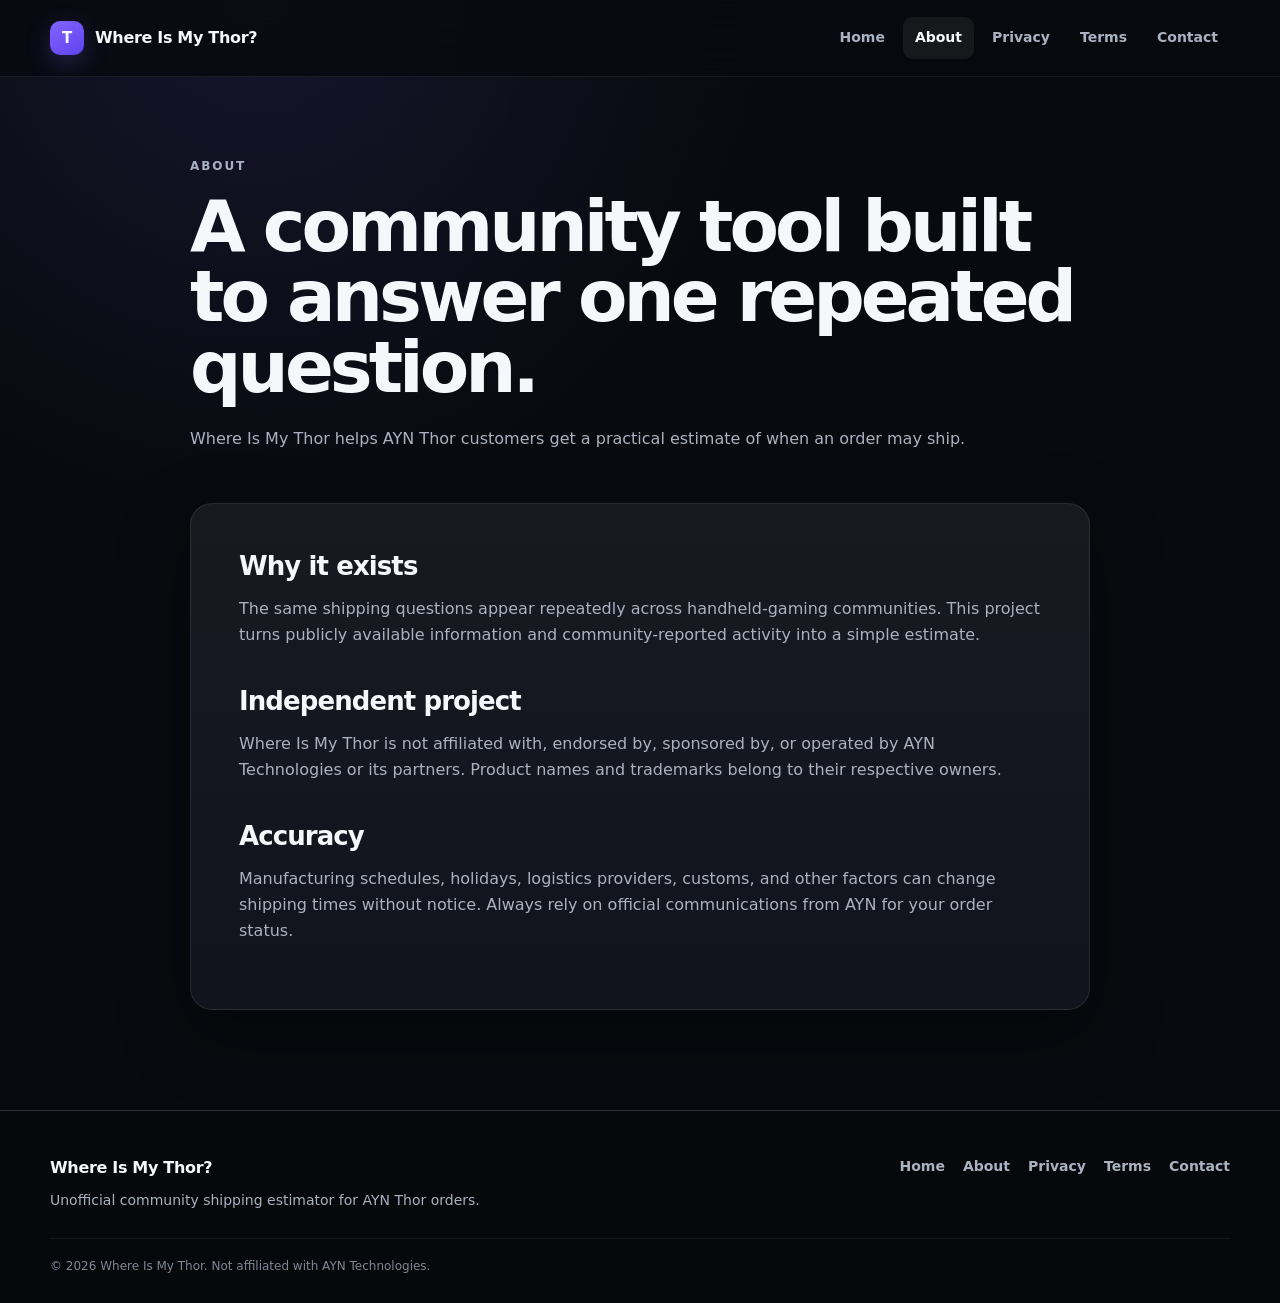
==== commit f1998777: "Add files via upload" ====
--- a/about.html
+++ b/about.html
@@ -5,7 +5,7 @@
   <meta name="viewport" content="width=device-width, initial-scale=1">
   <meta name="description" content="About the unofficial Where Is My Thor shipping estimator.">
   <title>About | Where Is My Thor?</title>
-  <link rel="stylesheet" href="style.css">
+  <link rel="stylesheet" href="style.css?v=20260728-2">
   <script async src="https://pagead2.googlesyndication.com/pagead/js/adsbygoogle.js?client=ca-pub-7701563724435136"
      crossorigin="anonymous"></script>
 </head>
@@ -65,7 +65,7 @@
   <p class="copyright">© 2026 Where Is My Thor. Not affiliated with AYN Technologies.</p>
 </footer>
 
-  <script src="site.js"></script>
+  <script src="site.js?v=20260728-2"></script>
   
 </body>
 </html>
--- a/style.css
+++ b/style.css
@@ -720,3 +720,33 @@
     width: min(100% - 28px, 1180px);
   }
 }
+
+
+/* Centered interior pages */
+.page-main {
+  display: flex;
+  flex-direction: column;
+  align-items: center;
+}
+
+.page-intro,
+.prose-card {
+  width: 100%;
+  margin-left: auto;
+  margin-right: auto;
+}
+
+.page-intro {
+  max-width: 900px;
+}
+
+.prose-card {
+  max-width: 900px;
+}
+
+@media (min-width: 901px) {
+  .page-intro,
+  .prose-card {
+    transform: none;
+  }
+}
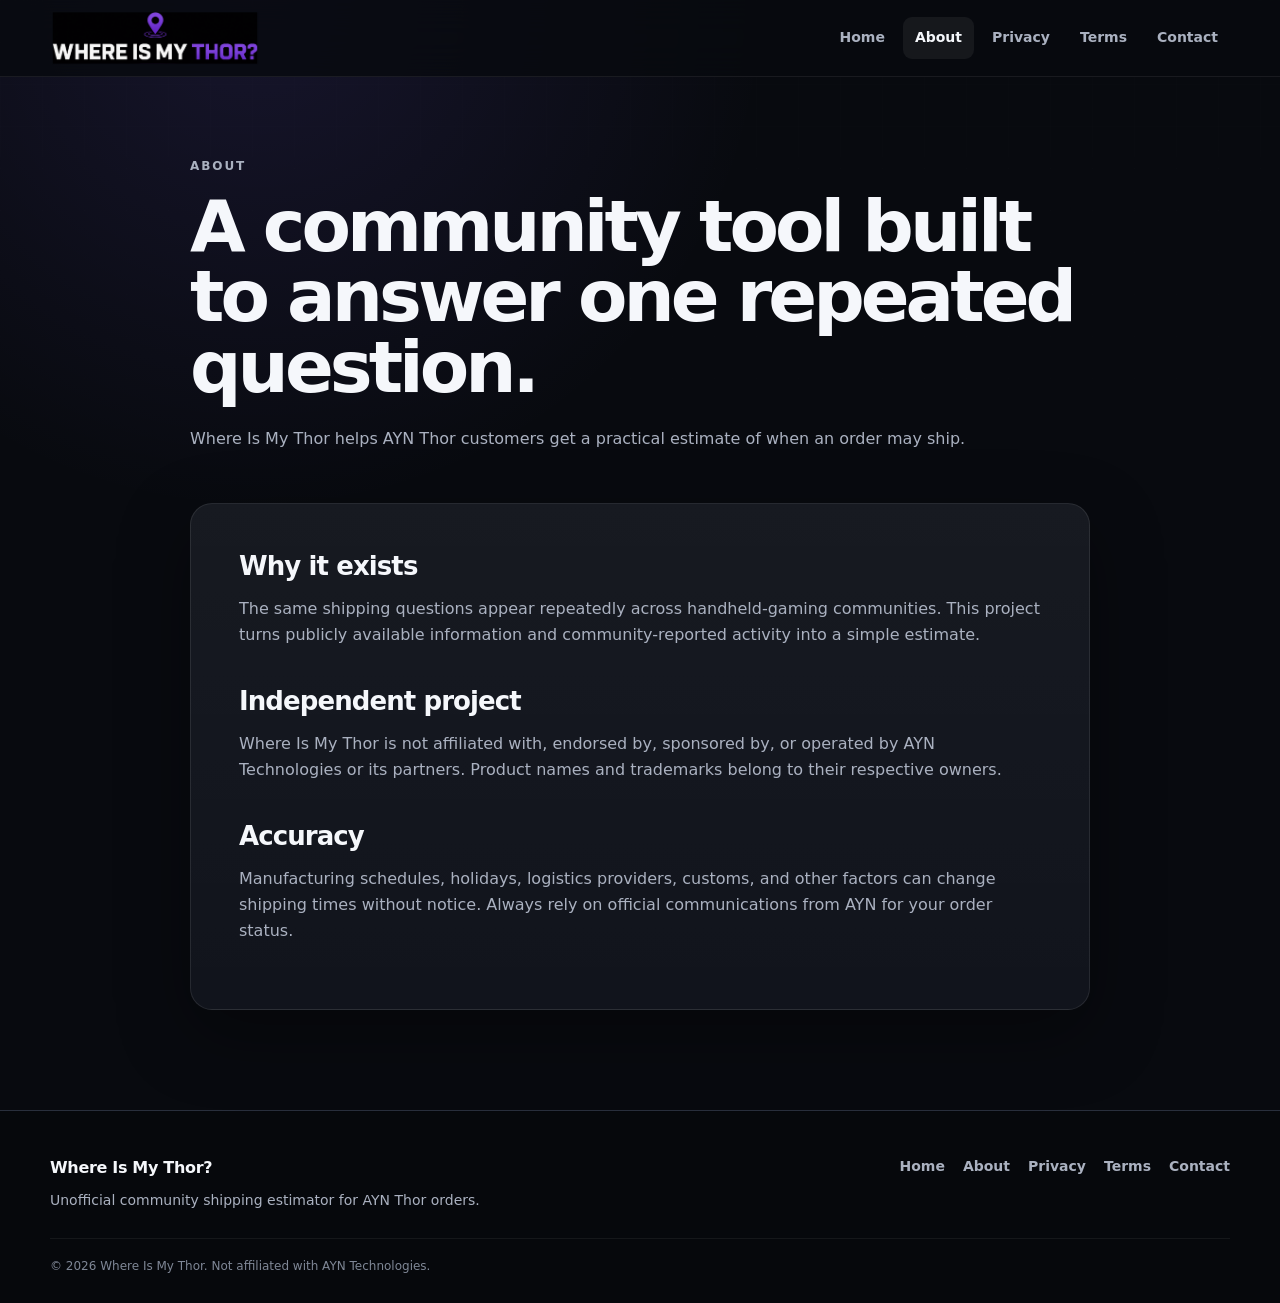
==== commit b7e2d1d6: "Add files via upload" ====
--- a/about.html
+++ b/about.html
@@ -1,71 +1,69 @@
-<!doctype html>
+<!DOCTYPE html>
+
 <html lang="en">
 <head>
-  <meta charset="utf-8">
-  <meta name="viewport" content="width=device-width, initial-scale=1">
-  <meta name="description" content="About the unofficial Where Is My Thor shipping estimator.">
-  <title>About | Where Is My Thor?</title>
-  <link rel="stylesheet" href="style.css?v=20260728-2">
-  <script async src="https://pagead2.googlesyndication.com/pagead/js/adsbygoogle.js?client=ca-pub-7701563724435136"
-     crossorigin="anonymous"></script>
-</head>
+<meta charset="utf-8"/>
+<meta content="width=device-width, initial-scale=1" name="viewport"/>
+<meta content="About the unofficial Where Is My Thor shipping estimator." name="description"/>
+<title>About | Where Is My Thor?</title>
+<link href="style.css?v=20260728-4" rel="stylesheet"/>
+<script async="" crossorigin="anonymous" src="https://pagead2.googlesyndication.com/pagead/js/adsbygoogle.js?client=ca-pub-7701563724435136"></script>
+<link href="https://whereismythor.com/about" rel="canonical"/>
+<meta content="website" property="og:type"/>
+<meta content="Where Is My Thor?" property="og:site_name"/>
+<meta content="About Where Is My Thor?" property="og:title"/>
+<meta content="Learn how the unofficial AYN Thor shipping estimator works." property="og:description"/>
+<meta content="https://whereismythor.com/about" property="og:url"/>
+<meta content="https://whereismythor.com/social-preview.png" property="og:image"/>
+<meta content="summary_large_image" name="twitter:card"/>
+<link href="favicon.ico?v=20260728-4" rel="icon" sizes="any"/><link href="favicon-32x32.png?v=20260728-4" rel="icon" sizes="32x32" type="image/png"/><link href="favicon-16x16.png?v=20260728-4" rel="icon" sizes="16x16" type="image/png"/><link href="apple-touch-icon.png?v=20260728-4" rel="apple-touch-icon" sizes="180x180"/></head>
 <body>
-  
 <header class="site-header">
-  <div class="nav-wrap">
-    <a class="brand" href="index.html" aria-label="Where Is My Thor home">
-      <span class="brand-mark" aria-hidden="true">T</span>
-      <span>Where Is My Thor?</span>
-    </a>
-    <button class="menu-button" type="button" aria-expanded="false" aria-controls="main-nav">
+<div class="nav-wrap">
+<a aria-label="Where Is My Thor home" class="brand" href="index.html"><img alt="Where Is My Thor?" class="brand-logo" src="header-logo.png?v=20260728-4"/></a>
+<button aria-controls="main-nav" aria-expanded="false" class="menu-button" type="button">
       Menu
     </button>
-    <nav id="main-nav" class="nav-links" aria-label="Main navigation">
-      <a href="index.html">Home</a>
-<a href="about.html" aria-current="page">About</a>
+<nav aria-label="Main navigation" class="nav-links" id="main-nav">
+<a href="index.html">Home</a>
+<a aria-current="page" href="about.html">About</a>
 <a href="privacy.html">Privacy</a>
 <a href="terms.html">Terms</a>
 <a href="contact.html">Contact</a>
-    </nav>
-  </div>
+</nav>
+</div>
 </header>
-
-  
 <main class="page-main">
-  <section class="page-intro">
-    <p class="eyebrow">About</p>
-    <h1>A community tool built to answer one repeated question.</h1>
-    <p>Where Is My Thor helps AYN Thor customers get a practical estimate of when an order may ship.</p>
-  </section>
-  <article class="prose-card">
-    <h2>Why it exists</h2>
-    <p>The same shipping questions appear repeatedly across handheld-gaming communities. This project turns publicly available information and community-reported activity into a simple estimate.</p>
-    <h2>Independent project</h2>
-    <p>Where Is My Thor is not affiliated with, endorsed by, sponsored by, or operated by AYN Technologies or its partners. Product names and trademarks belong to their respective owners.</p>
-    <h2>Accuracy</h2>
-    <p>Manufacturing schedules, holidays, logistics providers, customs, and other factors can change shipping times without notice. Always rely on official communications from AYN for your order status.</p>
-  </article>
+<section class="page-intro">
+<p class="eyebrow">About</p>
+<h1>A community tool built to answer one repeated question.</h1>
+<p>Where Is My Thor helps AYN Thor customers get a practical estimate of when an order may ship.</p>
+</section>
+<article class="prose-card">
+<h2>Why it exists</h2>
+<p>The same shipping questions appear repeatedly across handheld-gaming communities. This project turns publicly available information and community-reported activity into a simple estimate.</p>
+<h2>Independent project</h2>
+<p>Where Is My Thor is not affiliated with, endorsed by, sponsored by, or operated by AYN Technologies or its partners. Product names and trademarks belong to their respective owners.</p>
+<h2>Accuracy</h2>
+<p>Manufacturing schedules, holidays, logistics providers, customs, and other factors can change shipping times without notice. Always rely on official communications from AYN for your order status.</p>
+</article>
 </main>
-
-  
 <footer class="site-footer">
-  <div class="footer-inner">
-    <div>
-      <a class="footer-brand" href="index.html">Where Is My Thor?</a>
-      <p>Unofficial community shipping estimator for AYN Thor orders.</p>
-    </div>
-    <nav class="footer-links" aria-label="Footer navigation">
-      <a href="index.html">Home</a>
-      <a href="about.html">About</a>
-      <a href="privacy.html">Privacy</a>
-      <a href="terms.html">Terms</a>
-      <a href="contact.html">Contact</a>
-    </nav>
-  </div>
-  <p class="copyright">© 2026 Where Is My Thor. Not affiliated with AYN Technologies.</p>
+<div class="footer-inner">
+<div>
+<a class="footer-brand" href="index.html">Where Is My Thor?</a>
+<p>Unofficial community shipping estimator for AYN Thor orders.</p>
+</div>
+<nav aria-label="Footer navigation" class="footer-links">
+<a href="index.html">Home</a>
+<a href="about.html">About</a>
+<a href="privacy.html">Privacy</a>
+<a href="terms.html">Terms</a>
+<a href="contact.html">Contact</a>
+</nav>
+</div>
+<p class="copyright">© 2026 Where Is My Thor. Not affiliated with AYN Technologies.</p>
 </footer>
-
-  <script src="site.js?v=20260728-2"></script>
-  
+<script src="site.js?v=20260728-4"></script>
 </body>
 </html>
--- a/style.css
+++ b/style.css
@@ -750,3 +750,27 @@
     transform: none;
   }
 }
+
+
+/* Branded header logo */
+.brand {
+  display: inline-flex;
+  align-items: center;
+  padding: 0;
+  line-height: 1;
+}
+
+.brand-logo {
+  display: block;
+  width: clamp(190px, 18vw, 250px);
+  height: 54px;
+  object-fit: contain;
+  object-position: left center;
+}
+
+@media (max-width: 680px) {
+  .brand-logo {
+    width: 178px;
+    height: 46px;
+  }
+}
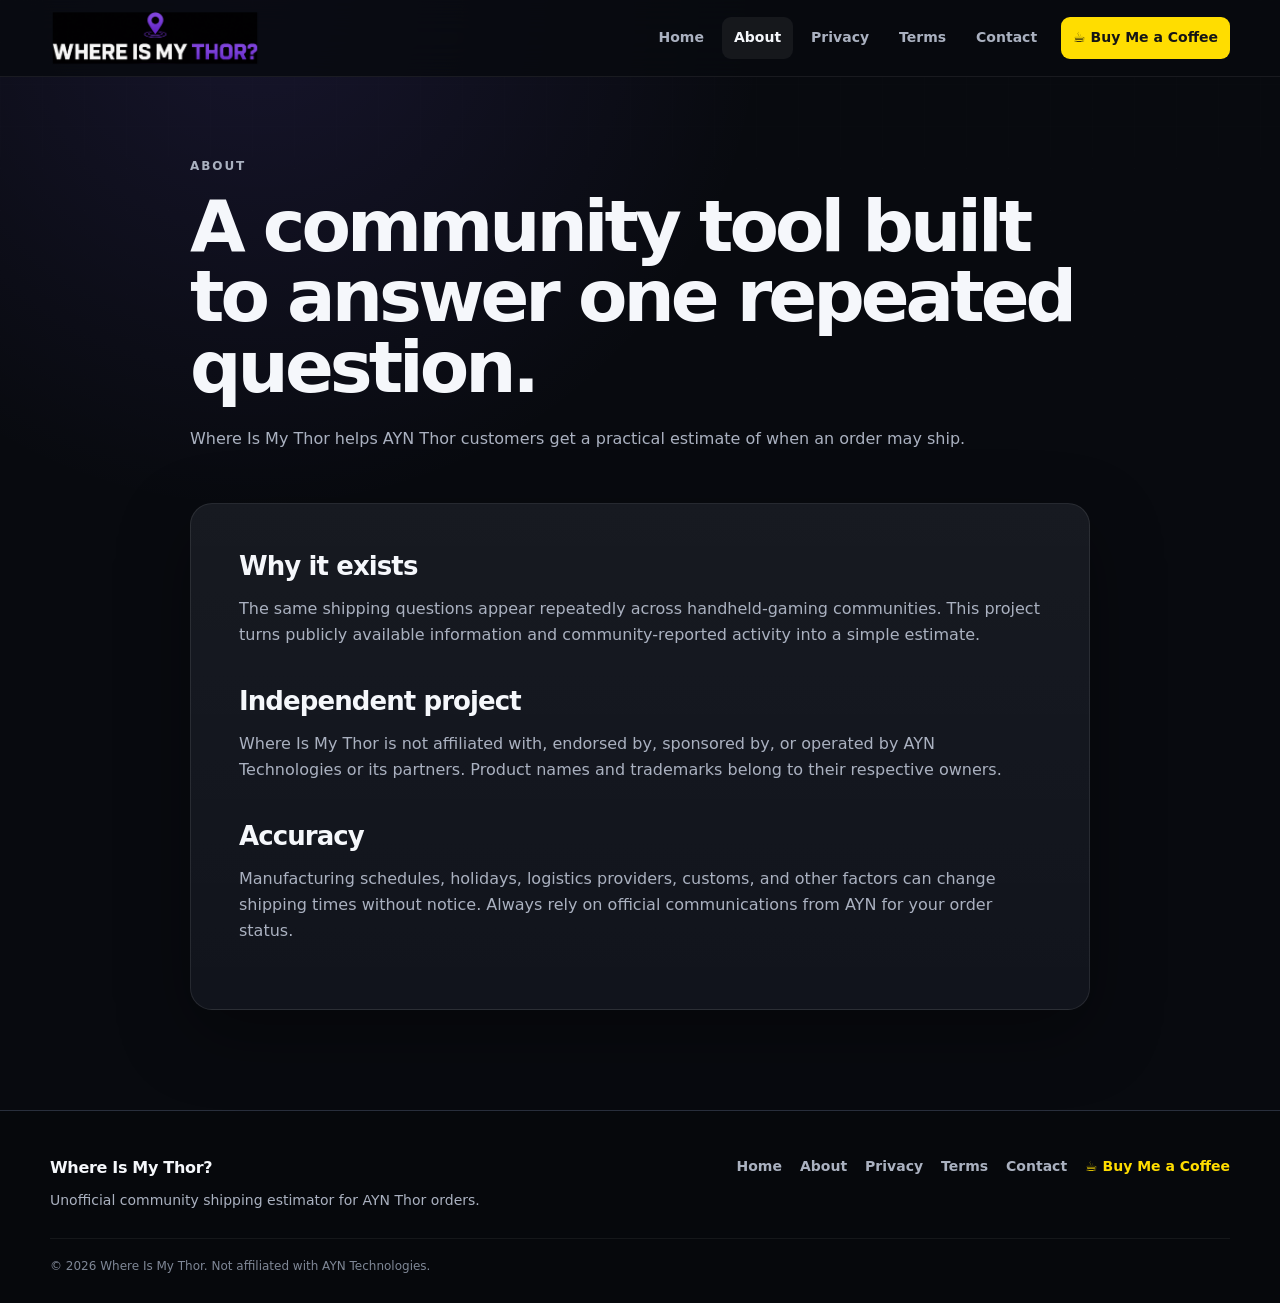
==== commit 2d1f9a5d: "Add files via upload" ====
--- a/about.html
+++ b/about.html
@@ -6,7 +6,7 @@
 <meta content="width=device-width, initial-scale=1" name="viewport"/>
 <meta content="About the unofficial Where Is My Thor shipping estimator." name="description"/>
 <title>About | Where Is My Thor?</title>
-<link href="style.css?v=20260728-4" rel="stylesheet"/>
+<link href="style.css?v=20260728-5" rel="stylesheet"/>
 <script async="" crossorigin="anonymous" src="https://pagead2.googlesyndication.com/pagead/js/adsbygoogle.js?client=ca-pub-7701563724435136"></script>
 <link href="https://whereismythor.com/about" rel="canonical"/>
 <meta content="website" property="og:type"/>
@@ -30,7 +30,7 @@
 <a href="privacy.html">Privacy</a>
 <a href="terms.html">Terms</a>
 <a href="contact.html">Contact</a>
-</nav>
+<a class="bmc-nav-link" href="https://buymeacoffee.com/whereismythor" rel="noopener noreferrer" target="_blank">☕ Buy Me a Coffee</a></nav>
 </div>
 </header>
 <main class="page-main">
@@ -60,10 +60,10 @@
 <a href="privacy.html">Privacy</a>
 <a href="terms.html">Terms</a>
 <a href="contact.html">Contact</a>
-</nav>
+<a class="bmc-footer-link" href="https://buymeacoffee.com/whereismythor" rel="noopener noreferrer" target="_blank">☕ Buy Me a Coffee</a></nav>
 </div>
 <p class="copyright">© 2026 Where Is My Thor. Not affiliated with AYN Technologies.</p>
 </footer>
-<script src="site.js?v=20260728-4"></script>
+<script src="site.js?v=20260728-5"></script>
 </body>
 </html>
--- a/style.css
+++ b/style.css
@@ -774,3 +774,29 @@
     height: 46px;
   }
 }
+
+
+/* Buy Me a Coffee links */
+.bmc-nav-link {
+  margin-left: 6px;
+  background: #ffdd00 !important;
+  color: #151515 !important;
+  font-weight: 850 !important;
+}
+
+.bmc-nav-link:hover {
+  background: #f0cf00 !important;
+  color: #151515 !important;
+}
+
+.bmc-footer-link {
+  color: #ffdd00 !important;
+  font-weight: 850 !important;
+}
+
+@media (max-width: 680px) {
+  .bmc-nav-link {
+    margin-left: 0;
+    text-align: center;
+  }
+}
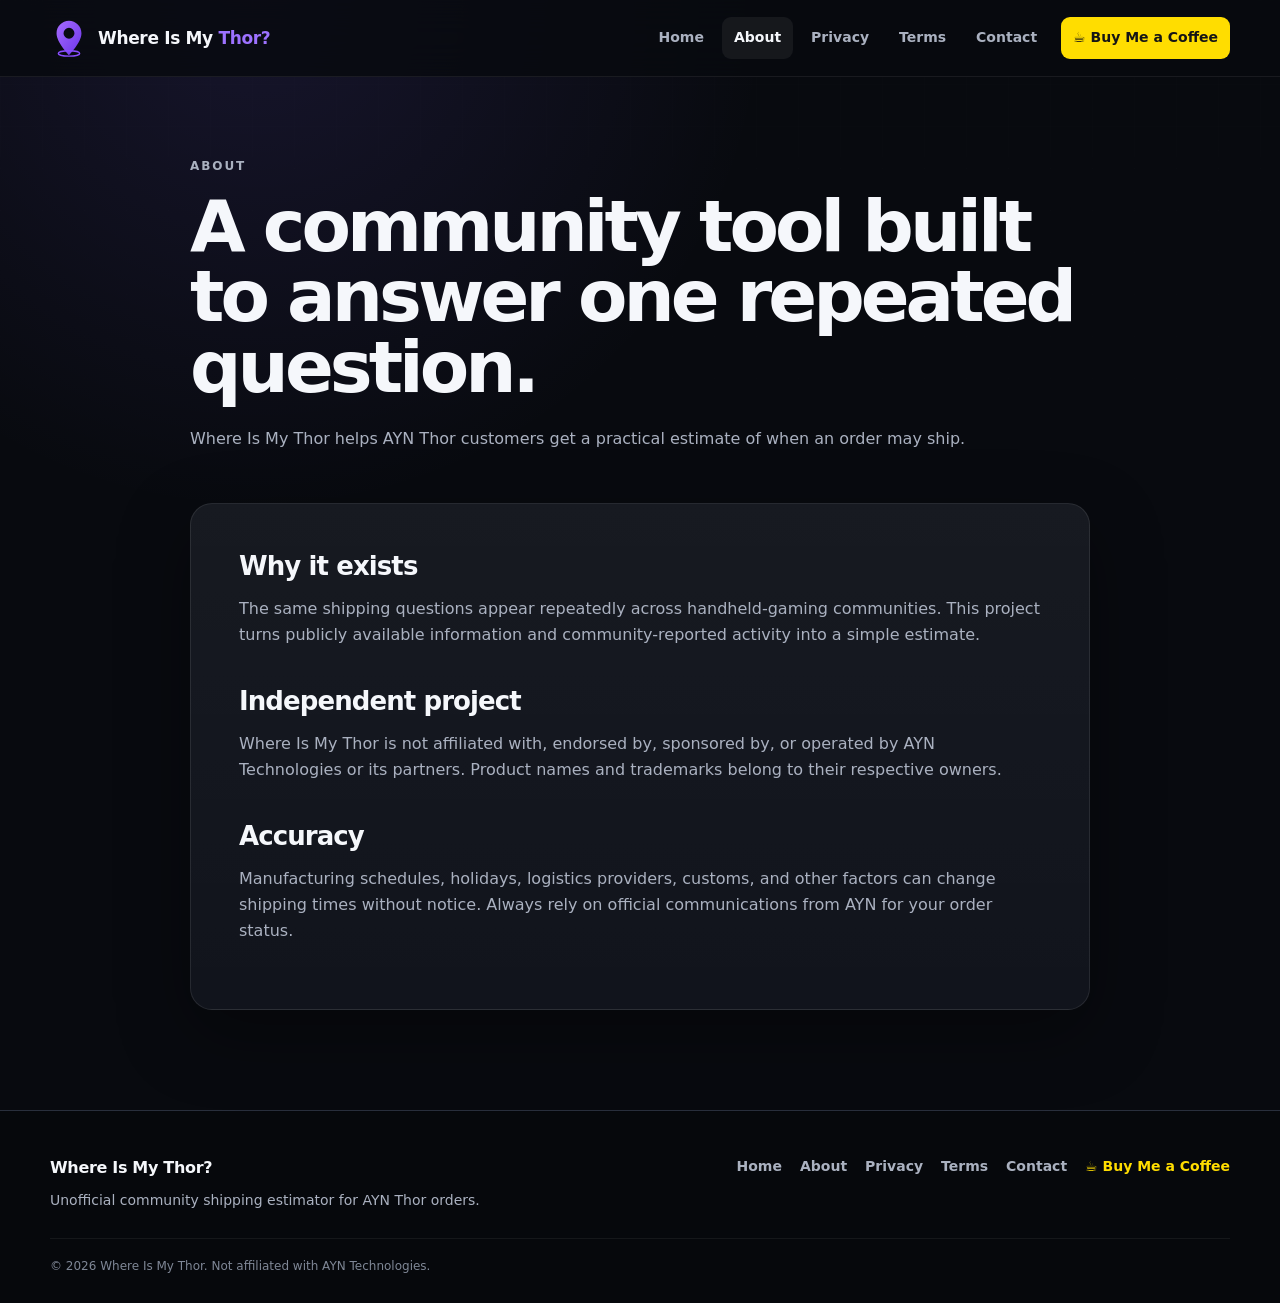
==== commit 65341d53: "Add files via upload" ====
--- a/about.html
+++ b/about.html
@@ -6,7 +6,7 @@
 <meta content="width=device-width, initial-scale=1" name="viewport"/>
 <meta content="About the unofficial Where Is My Thor shipping estimator." name="description"/>
 <title>About | Where Is My Thor?</title>
-<link href="style.css?v=20260728-5" rel="stylesheet"/>
+<link href="style.css?v=20260728-6" rel="stylesheet"/>
 <script async="" crossorigin="anonymous" src="https://pagead2.googlesyndication.com/pagead/js/adsbygoogle.js?client=ca-pub-7701563724435136"></script>
 <link href="https://whereismythor.com/about" rel="canonical"/>
 <meta content="website" property="og:type"/>
@@ -20,7 +20,21 @@
 <body>
 <header class="site-header">
 <div class="nav-wrap">
-<a aria-label="Where Is My Thor home" class="brand" href="index.html"><img alt="Where Is My Thor?" class="brand-logo" src="header-logo.png?v=20260728-4"/></a>
+<a aria-label="Where Is My Thor home" class="brand" href="index.html">
+<span aria-hidden="true" class="brand-icon">
+<svg focusable="false" role="img" viewbox="0 0 64 64">
+<defs>
+<lineargradient id="pinGradient" x1="0%" x2="100%" y1="0%" y2="100%">
+<stop offset="0%" stop-color="#a66bff"></stop>
+<stop offset="100%" stop-color="#6b35e8"></stop>
+</lineargradient>
+</defs>
+<path d="M32 3C20.4 3 11 12.4 11 24c0 15.8 21 37 21 37s21-21.2 21-37C53 12.4 43.6 3 32 3Zm0 30.2A9.2 9.2 0 1 1 32 14.8a9.2 9.2 0 0 1 0 18.4Z" fill="url(#pinGradient)"></path>
+<ellipse cx="32" cy="58" fill="none" rx="18" ry="4.5" stroke="#8a4dff" stroke-width="2.4"></ellipse>
+</svg>
+</span>
+<span class="brand-text">Where Is My <strong>Thor?</strong></span>
+</a>
 <button aria-controls="main-nav" aria-expanded="false" class="menu-button" type="button">
       Menu
     </button>
@@ -64,6 +78,6 @@
 </div>
 <p class="copyright">© 2026 Where Is My Thor. Not affiliated with AYN Technologies.</p>
 </footer>
-<script src="site.js?v=20260728-5"></script>
+<script src="site.js?v=20260728-6"></script>
 </body>
 </html>
--- a/style.css
+++ b/style.css
@@ -800,3 +800,53 @@
     text-align: center;
   }
 }
+
+
+/* Inline header brand: no external logo image required */
+.brand {
+  display: inline-flex;
+  align-items: center;
+  gap: 10px;
+  min-width: 0;
+  text-decoration: none;
+}
+
+.brand-icon {
+  display: inline-flex;
+  flex: 0 0 auto;
+  width: 38px;
+  height: 38px;
+}
+
+.brand-icon svg {
+  display: block;
+  width: 100%;
+  height: 100%;
+}
+
+.brand-text {
+  color: var(--text);
+  font-size: 17px;
+  font-weight: 850;
+  letter-spacing: -.02em;
+  white-space: nowrap;
+}
+
+.brand-text strong {
+  color: #9d72ff;
+}
+
+.brand-logo {
+  display: none !important;
+}
+
+@media (max-width: 680px) {
+  .brand-icon {
+    width: 34px;
+    height: 34px;
+  }
+
+  .brand-text {
+    font-size: 15px;
+  }
+}
